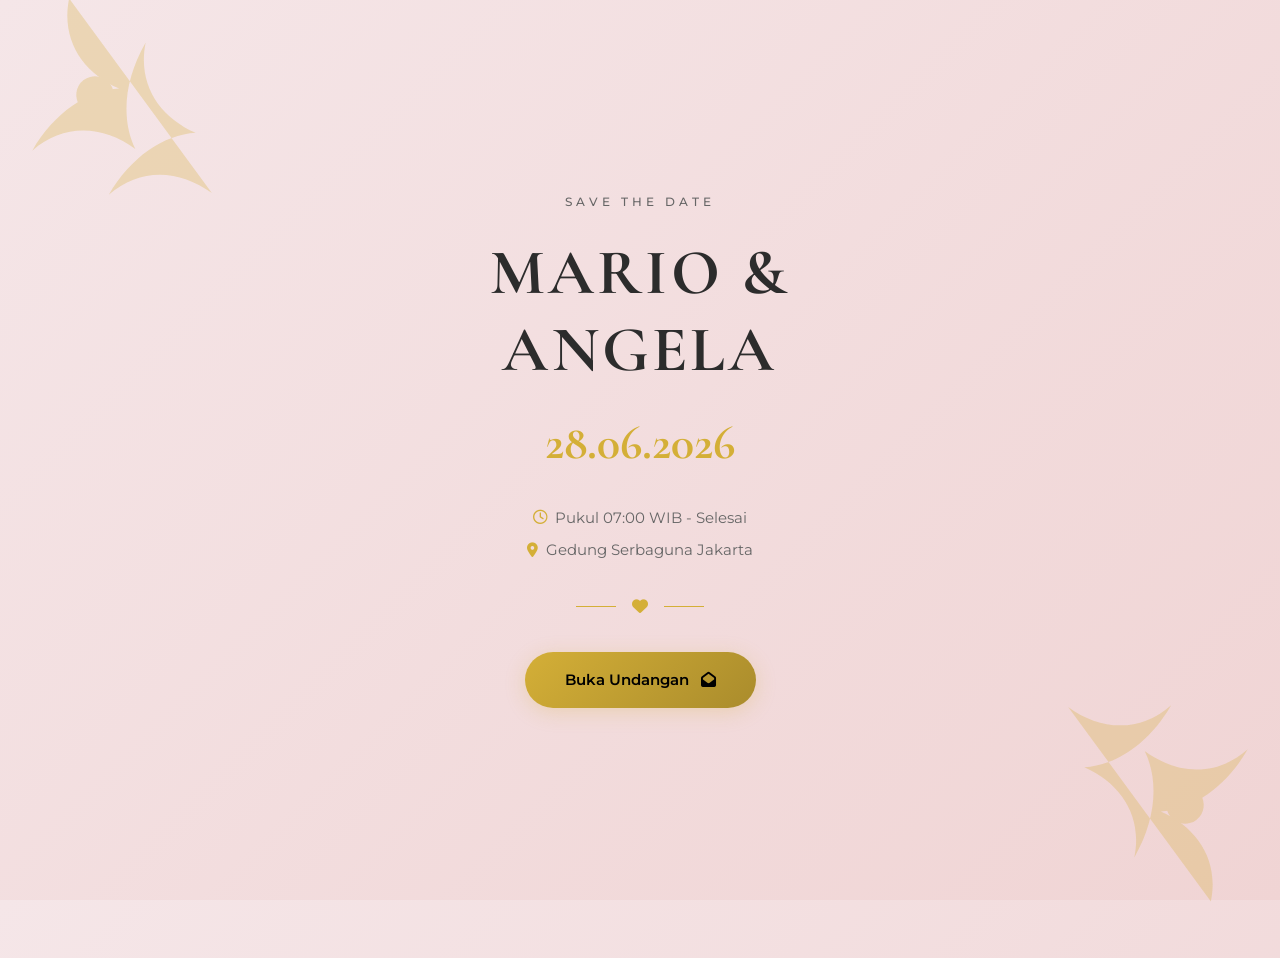
==== index.html @ e8b64705 "Add files via upload" ====
<!doctype html>
<html lang="id">
  <head>
    <meta charset="UTF-8" />
    <meta name="viewport" content="width=device-width, initial-scale=1.0" />
    <title>The Wedding of Mario & Angela</title>
    <link rel="preconnect" href="https://fonts.googleapis.com" />
    <link rel="preconnect" href="https://fonts.gstatic.com" crossorigin />
    <link href="https://fonts.googleapis.com/css2?family=Cormorant+Garamond:ital,wght@0,400;0,500;0,600;0,700;1,400;1,500&family=Montserrat:wght@300;400;500;600&display=swap" rel="stylesheet" />
    <link rel="stylesheet" href="https://cdnjs.cloudflare.com/ajax/libs/font-awesome/6.5.1/css/all.min.css" />
    <link rel="stylesheet" href="style.css" />
  </head>
  <body class="cover-page">
    <!-- Flower Decorations -->
    <div class="flower-decor flower-top-left"></div>
    <div class="flower-decor flower-bottom-right"></div>

    <!-- Main Content -->
    <main class="cover-container">
      <div class="cover-content">
        <p class="cover-save-date">SAVE THE DATE</p>

        <h1 class="cover-names">MARIO & ANGELA</h1>

        <p class="cover-date">28.06.2026</p>

        <div class="cover-details">
          <p class="cover-time">
            <i class="fa-regular fa-clock"></i>
            Pukul 07:00 WIB - Selesai
          </p>
          <p class="cover-location">
            <i class="fa-solid fa-location-dot"></i>
            Gedung Serbaguna Jakarta
          </p>
        </div>

        <div class="cover-divider">
          <span class="divider-line"></span>
          <span class="divider-icon"><i class="fa-solid fa-heart"></i></span>
          <span class="divider-line"></span>
        </div>

        <a href="dashboard.html" class="btn-open-invitation">
          <span class="btn-text">Buka Undangan</span>
          <span class="btn-icon"><i class="fa-solid fa-envelope-open"></i></span>
        </a>
      </div>
    </main>

    <script src="script.js"></script>
  </body>
</html>
---- style.css ----
/* ========================================
   CSS VARIABLES
======================================== */
:root {
  --gold: #d4af37;
  --gold-light: #f4e4ba;
  --gold-dark: #aa8c2c;
  --gold-glow: rgba(212, 175, 55, 0.3);

  --blush: #f5e6e8;
  --blush-dark: #f0d4d4;
  --cream: #f9f6f0;
  --cream-dark: #f0ebe0;

  --white: #ffffff;
  --charcoal: #2c2c2c;
  --gray: #666666;
  --gray-light: #999999;
  --dark: #1a1a1a;

  --shadow-soft: 0 4px 20px rgba(0, 0, 0, 0.08);
  --shadow-medium: 0 8px 30px rgba(0, 0, 0, 0.12);
  --shadow-gold: 0 4px 20px rgba(212, 175, 55, 0.25);

  --radius-sm: 8px;
  --radius-md: 12px;
  --radius-lg: 16px;
  --radius-xl: 24px;

  --transition-fast: 0.2s ease;
  --transition-normal: 0.3s ease;
  --transition-slow: 0.5s ease;
}

/* ========================================
   RESET & BASE STYLES
======================================== */
*,
*::before,
*::after {
  margin: 0;
  padding: 0;
  box-sizing: border-box;
}

html {
  scroll-behavior: smooth;
}

body {
  font-family: "Montserrat", sans-serif;
  font-weight: 400;
  line-height: 1.6;
  color: var(--charcoal);
  background-color: var(--white);
  overflow-x: hidden;
}

h1,
h2,
h3,
h4,
h5,
h6 {
  font-family: "Cormorant Garamond", serif;
  font-weight: 600;
  line-height: 1.2;
}

img {
  max-width: 100%;
  height: auto;
  display: block;
}

a {
  text-decoration: none;
  color: inherit;
  transition: var(--transition-normal);
}

button {
  font-family: inherit;
  cursor: pointer;
  border: none;
  background: none;
}

input,
textarea,
select {
  font-family: inherit;
  font-size: inherit;
}

/* ========================================
   COVER PAGE (INDEX.HTML)
======================================== */
.cover-page {
  min-height: 100vh;
  display: flex;
  align-items: center;
  justify-content: center;
  background: linear-gradient(135deg, var(--blush) 0%, var(--blush-dark) 100%);
  position: relative;
  overflow: hidden;
}

/* Flower Decorations SVG */
.flower-decor {
  position: absolute;
  width: 250px;
  height: 250px;
  background-size: contain;
  background-repeat: no-repeat;
  opacity: 0.7;
  pointer-events: none;
  z-index: 1;
}

.flower-top-left {
  top: -30px;
  left: -30px;
  background-image: url("data:image/svg+xml,%3Csvg xmlns='http://www.w3.org/2000/svg' viewBox='0 0 200 200'%3E%3Cg fill='%23D4AF37' opacity='0.4'%3E%3Cpath d='M100 20c-15 30-5 60 20 80-25-5-55 5-80 30 30-15 60-5 80 20-5-25 5-55 30-80-15 30-5 60 20 80-25-5-55 5-80 30 30-15 60-5 80 20'/%3E%3Ccircle cx='100' cy='100' r='15'/%3E%3C/g%3E%3C/svg%3E");
  transform: rotate(-15deg);
}

.flower-bottom-right {
  bottom: -30px;
  right: -30px;
  background-image: url("data:image/svg+xml,%3Csvg xmlns='http://www.w3.org/2000/svg' viewBox='0 0 200 200'%3E%3Cg fill='%23D4AF37' opacity='0.4'%3E%3Cpath d='M100 20c-15 30-5 60 20 80-25-5-55 5-80 30 30-15 60-5 80 20-5-25 5-55 30-80-15 30-5 60 20 80-25-5-55 5-80 30 30-15 60-5 80 20'/%3E%3Ccircle cx='100' cy='100' r='15'/%3E%3C/g%3E%3C/svg%3E");
  transform: rotate(165deg);
}

.cover-container {
  position: relative;
  z-index: 10;
  text-align: center;
  padding: 2rem;
  width: 100%;
  max-width: 500px;
  margin: auto;
}

.cover-content {
  padding: 3rem 2.5rem;
  animation: fadeSlideUp 1s ease-out forwards;
}

@keyframes fadeSlideUp {
  from {
    opacity: 0;
    transform: translateY(40px);
  }
  to {
    opacity: 1;
    transform: translateY(0);
  }
}

.cover-save-date {
  font-size: 12px;
  letter-spacing: 4px;
  text-transform: uppercase;
  color: var(--gray);
  margin-bottom: 1.5rem;
  font-weight: 500;
}

.cover-names {
  font-size: clamp(2.5rem, 8vw, 4rem);
  font-weight: 700;
  color: var(--charcoal);
  margin-bottom: 1rem;
  letter-spacing: 0.05em;
}

.cover-date {
  font-family: "Cormorant Garamond", serif;
  font-size: clamp(2rem, 6vw, 3rem);
  font-weight: 700;
  color: var(--gold);
  margin-bottom: 1.5rem;
}

.cover-details {
  margin-bottom: 2rem;
}

.cover-time,
.cover-location {
  font-size: 0.95rem;
  color: var(--gray);
  margin-bottom: 0.5rem;
  display: flex;
  align-items: center;
  justify-content: center;
  gap: 0.5rem;
}

.cover-time i,
.cover-location i {
  color: var(--gold);
  font-size: 0.9rem;
}

.cover-divider {
  display: flex;
  align-items: center;
  justify-content: center;
  gap: 1rem;
  margin-bottom: 2rem;
}

.divider-line {
  width: 40px;
  height: 1px;
  background: var(--gold);
}

.divider-icon {
  color: var(--gold);
  font-size: 1rem;
}

.btn-open-invitation {
  display: inline-flex;
  align-items: center;
  gap: 0.75rem;
  padding: 1rem 2.5rem;
  background: linear-gradient(135deg, var(--gold) 0%, var(--gold-dark) 100%);
  color: #000;
  font-size: 0.95rem;
  font-weight: 600;
  border-radius: 50px;
  box-shadow: var(--shadow-gold);
  transition: all var(--transition-normal);
  position: relative;
  overflow: hidden;
}

.btn-open-invitation::before {
  content: "";
  position: absolute;
  top: 0;
  left: -100%;
  width: 100%;
  height: 100%;
  background: linear-gradient(90deg, transparent, rgba(255, 255, 255, 0.4), transparent);
  transition: left 0.5s ease;
}

.btn-open-invitation:hover::before {
  left: 100%;
}

.btn-open-invitation:hover {
  transform: translateY(-3px);
  box-shadow: 0 8px 25px rgba(212, 175, 55, 0.4);
}

/* ========================================
   DASHBOARD PAGE
======================================== */
.dashboard-page {
  overflow: hidden;
}

.split-container {
  height: 100vh;
  display: flex;
  width: 100%;
  overflow: hidden;
}

/* ========================================
   SLIDESHOW PANEL (LEFT SIDE)
======================================== */
.slideshow-panel {
  width: 50%;
  height: 100vh;
  position: relative;
  flex-shrink: 0;
  background: var(--dark);
  overflow: hidden;
}

.slideshow-container {
  width: 100%;
  height: 100%;
  position: relative;
}

.slide {
  position: absolute;
  inset: 0;
  opacity: 0;
  transition: opacity 1s ease;
}

.slide.active {
  opacity: 1;
}

.slide img {
  width: 100%;
  height: 100%;
  object-fit: cover;
  object-position: center;
  animation: kenBurns 12s ease-in-out infinite alternate;
}

@keyframes kenBurns {
  0% {
    transform: scale(1);
  }
  100% {
    transform: scale(1.1);
  }
}

.slideshow-overlay {
  position: absolute;
  inset: 0;
  background: linear-gradient(to top, rgba(0, 0, 0, 0.7) 0%, transparent 50%);
  z-index: 2;
}

.slide-nav {
  position: absolute;
  top: 50%;
  transform: translateY(-50%);
  width: 45px;
  height: 45px;
  background: rgba(255, 255, 255, 0.1);
  backdrop-filter: blur(10px);
  border: 1px solid rgba(212, 175, 55, 0.3);
  border-radius: 50%;
  color: var(--white);
  font-size: 0.85rem;
  display: flex;
  align-items: center;
  justify-content: center;
  transition: all var(--transition-normal);
  z-index: 10;
}

.slide-nav:hover {
  background: rgba(212, 175, 55, 0.2);
  border-color: var(--gold);
}

.slide-prev {
  left: 1.5rem;
}
.slide-next {
  right: 1.5rem;
}

.slide-dots {
  position: absolute;
  bottom: 7rem;
  left: 50%;
  transform: translateX(-50%);
  display: flex;
  gap: 0.6rem;
  z-index: 10;
}

.slide-dot {
  width: 8px;
  height: 8px;
  background: rgba(255, 255, 255, 0.3);
  border-radius: 50%;
  cursor: pointer;
  transition: all var(--transition-normal);
  border: none;
}

.slide-dot.active {
  background: var(--gold);
  transform: scale(1.3);
}

.slide-counter {
  position: absolute;
  top: 1.5rem;
  right: 1.5rem;
  font-family: "Cormorant Garamond", serif;
  font-size: 0.95rem;
  color: var(--white);
  background: rgba(0, 0, 0, 0.4);
  backdrop-filter: blur(10px);
  padding: 0.5rem 1rem;
  border-radius: var(--radius-sm);
  border: 1px solid rgba(212, 175, 55, 0.2);
  z-index: 10;
}

.slide-counter .current {
  color: var(--gold);
  font-weight: 600;
}

.slideshow-info {
  position: absolute;
  bottom: 0;
  left: 0;
  width: 100%;
  padding: 4rem 2rem 2rem;
  background: linear-gradient(to top, rgba(0, 0, 0, 0.9) 0%, transparent 100%);
  z-index: 5;
  text-align: center;
}

.slideshow-info .info-names {
  font-family: "Cormorant Garamond", serif;
  font-size: clamp(1.75rem, 3.5vw, 2.5rem);
  font-weight: 700;
  margin-bottom: 0.5rem;
  color: var(--white);
}

.slideshow-info .info-date {
  font-size: 0.95rem;
  letter-spacing: 0.1em;
  color: var(--gold-light);
}

/* ========================================
   CONTENT PANEL (RIGHT SIDE) - WITH PATTERN
======================================== */
.content-panel {
  width: 50%;
  height: 100vh;
  background-color: var(--cream);
  overflow-y: auto;
  overflow-x: hidden;
  scroll-behavior: smooth;
  display: flex;
  flex-direction: column;
  position: relative;
}

/* FLOWER PATTERN BACKGROUND */
.content-panel::before {
  content: "";
  position: fixed;
  inset: 0;
  background-image: url("data:image/svg+xml,%3Csvg xmlns='http://www.w3.org/2000/svg' width='60' height='60' viewBox='0 0 60 60'%3E%3Ccircle cx='30' cy='30' r='8' fill='%23D4AF37' fill-opacity='0.04'/%3E%3Ccircle cx='30' cy='30' r='15' fill='none' stroke='%23D4AF37' stroke-opacity='0.04' stroke-width='0.5'/%3E%3Ccircle cx='30' cy='30' r='22' fill='none' stroke='%23D4AF37' stroke-opacity='0.02' stroke-width='0.3'/%3E%3C/svg%3E");
  background-repeat: repeat;
  pointer-events: none;
  z-index: 0;
}

.section {
  padding: 4rem 2.5rem;
  flex-shrink: 0;
  display: flex;
  flex-direction: column;
  justify-content: center;
  position: relative;
  z-index: 1;
}

.section-inner {
  max-width: 560px;
  margin: 0 auto;
  width: 100%;
}

.section-title {
  font-size: clamp(1.75rem, 4vw, 2.25rem);
  text-align: center;
  margin-bottom: 2.5rem;
  color: var(--charcoal);
  position: relative;
}

.section-title::after {
  content: "";
  display: block;
  width: 50px;
  height: 2px;
  background: linear-gradient(to right, transparent, var(--gold), transparent);
  margin: 0.75rem auto 0;
}

/* ========================================
   HOME SECTION
======================================== */
.section-home {
  text-align: center;
}

.home-bismillah {
  font-family: "Cormorant Garamond", serif;
  font-size: 1.5rem;
  color: var(--gold-dark);
  margin-bottom: 1rem;
  font-style: italic;
}

.home-salam {
  font-size: 1rem;
  color: var(--gray);
  margin-bottom: 1.5rem;
  font-weight: 500;
}

.home-intro {
  margin-bottom: 2rem;
}

.home-intro p {
  font-size: 0.95rem;
  color: var(--gray);
  line-height: 1.8;
}

.home-couple {
  margin-bottom: 2.5rem;
}

.couple-name-item {
  display: flex;
  align-items: center;
  justify-content: center;
  gap: 0.75rem;
  margin-bottom: 0.75rem;
}

.flower-icon {
  color: var(--gold);
  font-size: 0.9rem;
}

.name-text {
  font-family: "Cormorant Garamond", serif;
  font-size: 1.5rem;
  font-weight: 600;
  color: var(--charcoal);
}

.couple-ampersand {
  font-family: "Cormorant Garamond", serif;
  font-size: 1.5rem;
  color: var(--gold);
  font-style: italic;
  margin: 0.5rem 0;
}

/* Countdown */
.home-countdown {
  display: flex;
  justify-content: center;
  gap: 0.75rem;
  margin-bottom: 2rem;
  flex-wrap: wrap;
}

.countdown-item {
  display: flex;
  flex-direction: column;
  align-items: center;
  background: var(--white);
  padding: 1.25rem 1rem;
  border-radius: var(--radius-md);
  box-shadow: var(--shadow-soft);
  min-width: 70px;
  border: 1px solid rgba(212, 175, 55, 0.2);
}

.countdown-value {
  font-family: "Cormorant Garamond", serif;
  font-size: 2rem;
  font-weight: 700;
  color: var(--gold-dark);
  line-height: 1;
}

.countdown-label {
  font-size: 0.65rem;
  color: var(--gray-light);
  text-transform: uppercase;
  letter-spacing: 0.1em;
  margin-top: 0.35rem;
}

.home-restu {
  margin-bottom: 2rem;
}

.restu-text {
  font-size: 1.1rem;
  color: var(--charcoal);
  font-weight: 500;
}

.home-verse {
  background: var(--white);
  padding: 1.75rem 2rem;
  border-radius: var(--radius-md);
  box-shadow: var(--shadow-soft);
  border: 1px solid rgba(212, 175, 55, 0.15);
}

.home-verse blockquote p {
  font-style: italic;
  color: var(--gray);
  line-height: 1.8;
  font-size: 0.9rem;
}

.home-verse cite {
  display: block;
  margin-top: 1rem;
  font-style: normal;
  color: var(--gold-dark);
  font-weight: 600;
  font-size: 0.85rem;
}

/* ========================================
   COUPLE SECTION - VERTICAL LAYOUT
======================================== */
.section-couple {
  text-align: center;
}

.couple-vertical {
  margin-bottom: 2rem;
}

.couple-vertical .couple-name {
  font-size: 1.4rem;
  font-weight: 700;
  color: var(--charcoal);
  margin-bottom: 0.75rem;
  letter-spacing: 0.05em;
}

.couple-vertical .couple-parents {
  font-size: 0.9rem;
  color: var(--gray);
  margin-bottom: 0.35rem;
}

.couple-vertical .couple-parents .ampersand {
  color: var(--gold);
  font-family: "Cormorant Garamond", serif;
  font-style: italic;
  font-weight: 600;
}

.couple-vertical .couple-sibling {
  font-size: 0.8rem;
  color: var(--gray-light);
  margin-bottom: 1.25rem;
}

.couple-photo-wrapper {
  display: flex;
  justify-content: center;
}

.couple-photo {
  width: 130px;
  height: 130px;
  border-radius: 50%;
  overflow: hidden;
  border: 4px solid var(--gold);
  outline: 2px solid var(--gold-light);
  outline-offset: 4px;
  box-shadow: 0 5px 20px rgba(212, 175, 55, 0.25);
}

.couple-photo img {
  width: 100%;
  height: 100%;
  object-fit: cover;
}

.couple-divider {
  color: var(--gold);
  font-size: 1.25rem;
  margin: 1.5rem 0;
  opacity: 0.6;
}

/* ========================================
   EVENTS SECTION
======================================== */
.section-events {
  background: transparent;
}

.events-grid {
  display: grid;
  grid-template-columns: 1fr 1fr;
  gap: 1.5rem;
}

.event-card {
  background: var(--white);
  padding: 2rem 1.5rem;
  border-radius: var(--radius-md);
  box-shadow: var(--shadow-soft);
  text-align: center;
  transition: all var(--transition-normal);
  border: 1px solid rgba(212, 175, 55, 0.15);
}

.event-card:hover {
  transform: translateY(-3px);
  box-shadow: var(--shadow-medium);
}

.event-icon {
  width: 60px;
  height: 60px;
  margin: 0 auto 1rem;
  background: linear-gradient(135deg, var(--gold) 0%, var(--gold-dark) 100%);
  border-radius: 50%;
  display: flex;
  align-items: center;
  justify-content: center;
  color: var(--white);
  font-size: 1.35rem;
  box-shadow: 0 0 15px var(--gold-glow);
}

.event-name {
  font-size: 1.25rem;
  color: var(--charcoal);
  margin-bottom: 1rem;
}

.event-detail {
  margin-bottom: 1rem;
}

.event-detail p {
  font-size: 0.85rem;
  color: var(--gray);
  margin-bottom: 0.4rem;
  display: flex;
  align-items: center;
  justify-content: center;
  gap: 0.4rem;
}

.event-detail .event-date {
  font-weight: 600;
  color: var(--charcoal);
  font-size: 0.95rem;
}

.event-detail i {
  color: var(--gold);
  font-size: 0.8rem;
  width: 14px;
}

.event-dress {
  font-size: 0.75rem;
  color: var(--gold-dark);
  background: rgba(212, 175, 55, 0.1);
  padding: 0.5rem 1rem;
  border-radius: 50px;
  margin-bottom: 1rem;
  display: inline-flex;
  align-items: center;
  gap: 0.4rem;
}

/* ========================================
   GALLERY SECTION - MASONRY LAYOUT
======================================== */
.section-gallery {
  background: transparent;
}

.gallery-masonry {
  column-count: 3;
  column-gap: 1rem;
}

.gallery-item {
  break-inside: avoid;
  margin-bottom: 1rem;
  position: relative;
  border-radius: var(--radius-md);
  overflow: hidden;
  cursor: pointer;
  box-shadow: var(--shadow-soft);
}

.gallery-item img {
  width: 100%;
  height: auto;
  display: block;
  border-radius: var(--radius-md);
  transition: all var(--transition-slow);
}

.gallery-item::before {
  content: "";
  position: absolute;
  inset: 0;
  background: rgba(0, 0, 0, 0);
  z-index: 1;
  transition: background var(--transition-normal);
  border-radius: var(--radius-md);
}

.gallery-item:hover {
  transform: scale(1.02);
  box-shadow: var(--shadow-medium);
}

.gallery-item:hover::before {
  background: rgba(0, 0, 0, 0.15);
}

.gallery-item:hover img {
  filter: brightness(1.05);
}

.gallery-item::after {
  content: "\f00e";
  font-family: "Font Awesome 6 Free";
  font-weight: 900;
  position: absolute;
  top: 50%;
  left: 50%;
  transform: translate(-50%, -50%) scale(0);
  color: var(--white);
  font-size: 1.25rem;
  z-index: 2;
  transition: transform var(--transition-normal);
}

.gallery-item:hover::after {
  transform: translate(-50%, -50%) scale(1);
}

/* ========================================
   RSVP SECTION
======================================== */
.section-rsvp {
  background: transparent;
}

.rsvp-form {
  background: var(--white);
  padding: 2rem;
  border-radius: var(--radius-md);
  box-shadow: var(--shadow-soft);
  margin-bottom: 2rem;
  border: 1px solid rgba(212, 175, 55, 0.15);
}

.form-group {
  margin-bottom: 1.5rem;
  position: relative;
}

.form-group label {
  position: absolute;
  left: 1rem;
  top: 1rem;
  font-size: 0.9rem;
  color: var(--gray-light);
  transition: all var(--transition-normal);
  pointer-events: none;
  padding: 0 0.5rem;
}

.form-group input,
.form-group select,
.form-group textarea {
  width: 100%;
  padding: 1rem;
  border: 2px solid #e0e0e0;
  border-radius: var(--radius-sm);
  font-size: 0.95rem;
  color: var(--charcoal);
  background: var(--white);
  transition: all var(--transition-normal);
}

.form-group input:focus,
.form-group select:focus,
.form-group textarea:focus {
  outline: none;
  border-color: var(--gold);
  box-shadow: 0 0 0 3px rgba(212, 175, 55, 0.1);
}

.form-group input:focus + label,
.form-group input:not(:placeholder-shown) + label,
.form-group textarea:focus + label,
.form-group textarea:not(:placeholder-shown) + label,
.form-group select:focus + label,
.form-group select:valid + label {
  top: -0.6rem;
  left: 0.75rem;
  font-size: 0.75rem;
  color: var(--gold-dark);
  background: var(--white);
}

.form-group textarea {
  resize: vertical;
  min-height: 100px;
}

.btn-whatsapp {
  width: 100%;
  padding: 1rem;
  background: linear-gradient(135deg, #25d366 0%, #128c7e 100%);
  color: var(--white);
  font-size: 0.95rem;
  font-weight: 600;
  border-radius: var(--radius-sm);
  box-shadow: 0 4px 15px rgba(37, 211, 102, 0.3);
  transition: all var(--transition-normal);
  display: flex;
  align-items: center;
  justify-content: center;
  gap: 0.5rem;
  border: none;
  cursor: pointer;
}

.btn-whatsapp:hover {
  transform: translateY(-2px);
  box-shadow: 0 6px 20px rgba(37, 211, 102, 0.4);
}

/* Wishes */
.wishes-container {
  background: var(--white);
  padding: 1.5rem;
  border-radius: var(--radius-md);
  box-shadow: var(--shadow-soft);
  border: 1px solid rgba(212, 175, 55, 0.15);
}

.wishes-title {
  font-size: 1rem;
  color: var(--charcoal);
  margin-bottom: 1rem;
  padding-bottom: 0.75rem;
  border-bottom: 2px solid var(--cream);
}

.wishes-list {
  max-height: 350px;
  overflow-y: auto;
}

.wish-item {
  padding: 1rem;
  background: var(--cream);
  border-radius: var(--radius-sm);
  margin-bottom: 0.75rem;
  border-left: 3px solid var(--gold);
}

.wish-header {
  display: flex;
  justify-content: space-between;
  align-items: center;
  margin-bottom: 0.5rem;
}

.wish-avatar {
  display: flex;
  align-items: center;
  gap: 0.5rem;
}

.wish-avatar-icon {
  width: 32px;
  height: 32px;
  background: linear-gradient(135deg, var(--gold) 0%, var(--gold-dark) 100%);
  border-radius: 50%;
  display: flex;
  align-items: center;
  justify-content: center;
  color: var(--white);
  font-size: 0.75rem;
  font-weight: 600;
}

.wish-name {
  font-weight: 600;
  color: var(--charcoal);
  font-size: 0.85rem;
}

.wish-time {
  font-size: 0.65rem;
  color: var(--gray-light);
}

.wish-attendance {
  font-size: 0.65rem;
  padding: 0.2rem 0.6rem;
  border-radius: 50px;
  font-weight: 500;
}

.wish-attendance.hadir {
  background: #d4edda;
  color: #155724;
}
.wish-attendance.tidak-hadir {
  background: #f8d7da;
  color: #721c24;
}
.wish-attendance.masih-ragu {
  background: #fff3cd;
  color: #856404;
}

.wish-message {
  font-size: 0.85rem;
  color: var(--gray);
  line-height: 1.6;
}

/* ========================================
   LOCATION SECTION
======================================== */
.section-location {
  background: transparent;
}

.location-card {
  background: var(--white);
  border-radius: var(--radius-md);
  border: 1px solid rgba(212, 175, 55, 0.2);
  padding: 1.75rem;
  box-shadow: var(--shadow-soft);
}

.location-address {
  margin-bottom: 1.25rem;
}

.location-address h3 {
  font-size: 1.1rem;
  color: var(--charcoal);
  margin-bottom: 0.5rem;
  display: flex;
  align-items: center;
  gap: 0.5rem;
}

.location-address h3 i {
  color: var(--gold);
}
.location-address p {
  color: var(--gray);
  line-height: 1.8;
  font-size: 0.9rem;
}

.location-info {
  display: flex;
  flex-wrap: wrap;
  gap: 0.75rem;
  margin-bottom: 1.25rem;
}

.info-item {
  display: flex;
  align-items: center;
  gap: 0.4rem;
  font-size: 0.8rem;
  color: var(--gray);
  background: var(--cream);
  padding: 0.5rem 0.75rem;
  border-radius: var(--radius-sm);
}

.info-item i {
  color: var(--gold);
}

.location-map {
  margin-bottom: 1.25rem;
  border-radius: var(--radius-md);
  overflow: hidden;
}

.btn-primary {
  display: inline-flex;
  align-items: center;
  justify-content: center;
  gap: 0.5rem;
  padding: 1rem 2rem;
  background: linear-gradient(135deg, var(--gold) 0%, var(--gold-dark) 100%);
  color: #000;
  font-size: 0.9rem;
  font-weight: 600;
  border-radius: var(--radius-sm);
  box-shadow: var(--shadow-gold);
  transition: all var(--transition-normal);
  border: none;
  cursor: pointer;
}

.btn-primary:hover {
  transform: translateY(-2px);
  box-shadow: 0 8px 20px rgba(212, 175, 55, 0.4);
}

.btn-full {
  width: 100%;
}

.btn-secondary {
  display: inline-flex;
  align-items: center;
  justify-content: center;
  gap: 0.4rem;
  padding: 0.65rem 1.25rem;
  background: transparent;
  color: var(--gold-dark);
  font-size: 0.8rem;
  font-weight: 500;
  border: 2px solid var(--gold);
  border-radius: var(--radius-sm);
  transition: all var(--transition-normal);
  cursor: pointer;
}

.btn-secondary:hover {
  background: var(--gold);
  color: var(--white);
}

/* ========================================
   FOOTER
======================================== */
.dashboard-footer {
  background: linear-gradient(135deg, var(--dark) 0%, #2a2a2a 100%);
  padding: 3rem 2rem 7rem 2rem;
  text-align: center;
  color: var(--white);
}

.footer-thanks {
  font-size: 0.95rem;
  color: rgba(255, 255, 255, 0.8);
  margin-bottom: 0.5rem;
}

.footer-names {
  font-family: "Cormorant Garamond", serif;
  font-size: 1.5rem;
  color: var(--gold);
  margin-bottom: 0.5rem;
}

.footer-year {
  font-size: 0.85rem;
  color: var(--gray-light);
}

/* ========================================
   MUSIC PLAYER
======================================== */
.music-player {
  position: fixed;
  bottom: 6rem;
  left: 1rem;
  z-index: 1000;
}

.music-btn {
  width: 52px;
  height: 52px;
  background: linear-gradient(135deg, var(--dark) 0%, #000 100%);
  border-radius: 50%;
  display: flex;
  align-items: center;
  justify-content: center;
  color: var(--white);
  box-shadow: 0 4px 15px rgba(0, 0, 0, 0.4);
  transition: all var(--transition-normal);
  position: relative;
  overflow: hidden;
  border: 2px solid rgba(212, 175, 55, 0.3);
}

.vinyl-disc {
  position: absolute;
  inset: 4px;
  border-radius: 50%;
  background: linear-gradient(135deg, #1a1a1a 0%, #333 100%);
  display: flex;
  align-items: center;
  justify-content: center;
  transition: transform 2s linear;
}

.vinyl-groove {
  position: absolute;
  inset: 8px;
  border-radius: 50%;
  border: 1px solid rgba(255, 255, 255, 0.1);
}

.vinyl-center {
  width: 12px;
  height: 12px;
  background: var(--gold);
  border-radius: 50%;
  box-shadow: 0 0 8px var(--gold-glow);
}

.music-icon {
  position: relative;
  z-index: 2;
  color: var(--gold);
  font-size: 0.9rem;
}

.music-btn.playing .vinyl-disc {
  animation: spin 2s linear infinite;
}

@keyframes spin {
  from {
    transform: rotate(0deg);
  }
  to {
    transform: rotate(360deg);
  }
}

.music-btn:hover {
  transform: scale(1.1);
  border-color: var(--gold);
}

/* ========================================
   LIGHTBOX
======================================== */
.lightbox {
  position: fixed;
  inset: 0;
  background: rgba(0, 0, 0, 0.95);
  z-index: 2000;
  display: flex;
  align-items: center;
  justify-content: center;
  opacity: 0;
  visibility: hidden;
  transition: all var(--transition-normal);
}

.lightbox.active {
  opacity: 1;
  visibility: visible;
}

.lightbox-close {
  position: absolute;
  top: 1.5rem;
  right: 1.5rem;
  width: 45px;
  height: 45px;
  background: rgba(255, 255, 255, 0.1);
  border-radius: 50%;
  color: var(--white);
  font-size: 1.1rem;
  display: flex;
  align-items: center;
  justify-content: center;
  transition: all var(--transition-normal);
  border: 1px solid rgba(212, 175, 55, 0.3);
}

.lightbox-close:hover {
  background: rgba(212, 175, 55, 0.3);
  transform: rotate(90deg);
}

.lightbox-nav {
  position: absolute;
  top: 50%;
  transform: translateY(-50%);
  width: 45px;
  height: 45px;
  background: rgba(255, 255, 255, 0.1);
  border-radius: 50%;
  color: var(--white);
  font-size: 0.9rem;
  display: flex;
  align-items: center;
  justify-content: center;
  transition: all var(--transition-normal);
  border: 1px solid rgba(212, 175, 55, 0.3);
}

.lightbox-nav:hover {
  background: rgba(212, 175, 55, 0.3);
}
.lightbox-prev {
  left: 1.5rem;
}
.lightbox-next {
  right: 1.5rem;
}

.lightbox img {
  max-width: 85%;
  max-height: 85vh;
  border-radius: var(--radius-md);
  box-shadow: 0 10px 40px rgba(0, 0, 0, 0.5);
  transform: scale(0.9);
  transition: transform var(--transition-normal);
}

.lightbox.active img {
  transform: scale(1);
}

/* ========================================
   BOTTOM NAVIGATION
======================================== */
.bottom-nav {
  position: fixed;
  bottom: 1.25rem;
  left: 50%;
  transform: translateX(-50%);
  width: 90%;
  max-width: 450px;
  background: rgba(0, 0, 0, 0.85);
  backdrop-filter: blur(20px);
  -webkit-backdrop-filter: blur(20px);
  border: 1px solid rgba(212, 175, 55, 0.3);
  border-radius: 50px;
  padding: 0.4rem;
  display: flex;
  justify-content: space-around;
  align-items: center;
  box-shadow: 0 8px 30px rgba(0, 0, 0, 0.3);
  z-index: 1000;
}

.nav-item {
  display: flex;
  flex-direction: column;
  align-items: center;
  padding: 0.5rem 0.9rem;
  color: rgba(255, 255, 255, 0.6);
  font-size: 0.6rem;
  font-weight: 500;
  border-radius: 25px;
  transition: all 0.3s ease;
  text-decoration: none;
  position: relative;
}

.nav-item i {
  font-size: 1.05rem;
  margin-bottom: 0.15rem;
}

.nav-item:hover {
  color: var(--gold);
}

.nav-item::before {
  content: "";
  position: absolute;
  top: 0;
  left: 50%;
  transform: translateX(-50%) scaleX(0);
  width: 25px;
  height: 2px;
  background: var(--gold);
  transition: transform var(--transition-normal);
}

.nav-item.active {
  background: rgba(212, 175, 55, 0.2);
  color: var(--gold);
}

.nav-item.active::before {
  transform: translateX(-50%) scaleX(1);
}

/* ========================================
   SCROLL REVEAL ANIMATIONS
======================================== */
.reveal {
  opacity: 0;
  transform: translateY(30px);
  transition: all 0.7s cubic-bezier(0.5, 0, 0, 1);
}

.reveal.active {
  opacity: 1;
  transform: translateY(0);
}

.reveal-delay-1 {
  transition-delay: 0.1s;
}
.reveal-delay-2 {
  transition-delay: 0.2s;
}
.reveal-delay-3 {
  transition-delay: 0.3s;
}
.reveal-delay-4 {
  transition-delay: 0.4s;
}
.reveal-delay-5 {
  transition-delay: 0.5s;
}

/* ========================================
   COUNTDOWN FINISHED
======================================== */
.countdown-finished {
  text-align: center;
  padding: 1.25rem;
  background: linear-gradient(135deg, var(--gold) 0%, var(--gold-dark) 100%);
  border-radius: var(--radius-md);
  color: #000;
  font-weight: 600;
}

.countdown-finished i {
  display: block;
  font-size: 1.5rem;
  margin-bottom: 0.3rem;
}

/* ========================================
   RESPONSIVE STYLES
======================================== */
@media (max-width: 1024px) {
  .slideshow-panel {
    width: 40%;
  }
  .content-panel {
    width: 60%;
  }
  .section {
    padding: 3rem 2rem;
  }
}

@media (max-width: 768px) {
  .split-container {
    flex-direction: column;
  }
  .slideshow-panel {
    width: 100%;
    height: 40vh;
  }
  .content-panel {
    width: 100%;
  }

  .section {
    padding: 2.5rem 1.25rem;
  }
  .section-title {
    font-size: 1.5rem;
    margin-bottom: 2rem;
  }

  .flower-decor {
    width: 150px;
    height: 150px;
  }

  .home-countdown {
    gap: 0.5rem;
  }
  .countdown-item {
    min-width: 60px;
    padding: 1rem 0.75rem;
  }
  .countdown-value {
    font-size: 1.5rem;
  }

  .events-grid {
    grid-template-columns: 1fr;
    gap: 1rem;
  }

  .gallery-masonry {
    column-count: 2;
  }

  .music-player {
    bottom: 5.5rem;
    left: 0.75rem;
  }
  .music-btn {
    width: 48px;
    height: 48px;
  }

  .bottom-nav {
    bottom: 0.75rem;
    padding: 0.35rem;
  }
  .nav-item {
    padding: 0.4rem 0.7rem;
  }

  .slide-nav {
    width: 38px;
    height: 38px;
    font-size: 0.8rem;
  }
  .slide-prev {
    left: 1rem;
  }
  .slide-next {
    right: 1rem;
  }

  .lightbox-nav {
    width: 38px;
    height: 38px;
  }
  .lightbox-prev {
    left: 1rem;
  }
  .lightbox-next {
    right: 1rem;
  }
}

@media (max-width: 480px) {
  .cover-content {
    padding: 2rem 1.5rem;
  }
  .cover-names {
    font-size: clamp(1.75rem, 10vw, 2.5rem);
  }

  .countdown-item {
    min-width: 55px;
    padding: 0.75rem;
  }
  .countdown-value {
    font-size: 1.25rem;
  }

  .couple-photo {
    width: 110px;
    height: 110px;
  }
}

@media (prefers-reduced-motion: reduce) {
  *,
  *::before,
  *::after {
    animation-duration: 0.01ms !important;
    animation-iteration-count: 1 !important;
    transition-duration: 0.01ms !important;
  }
  html {
    scroll-behavior: auto;
  }
}

/* Scrollbar */
.content-panel::-webkit-scrollbar {
  width: 5px;
}
.content-panel::-webkit-scrollbar-track {
  background: transparent;
}
.content-panel::-webkit-scrollbar-thumb {
  background: var(--gold);
  border-radius: 3px;
}

.wishes-list::-webkit-scrollbar {
  width: 4px;
}
.wishes-list::-webkit-scrollbar-thumb {
  background: var(--gold-light);
  border-radius: 2px;
}
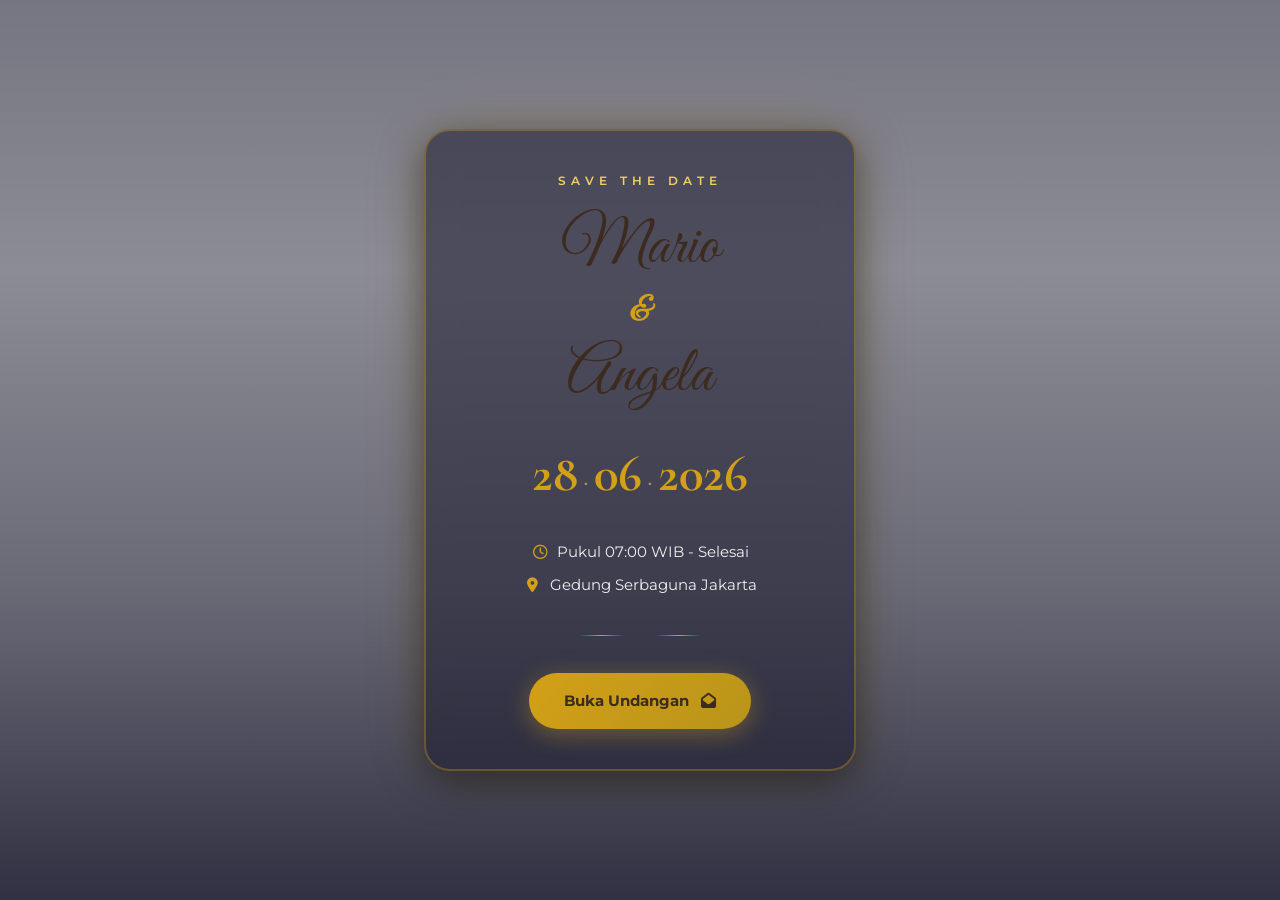
==== commit 4b795e36: "Pesan pembaruan Anda di sini" ====
--- a/index.html
+++ b/index.html
@@ -2,27 +2,42 @@
 <html lang="id">
   <head>
     <meta charset="UTF-8" />
-    <meta name="viewport" content="width=device-width, initial-scale=1.0" />
+    <meta name="viewport" content="width=device-width, initial-scale=1.0, maximum-scale=1.0, user-scalable=yes, viewport-fit=cover" />
     <title>The Wedding of Mario & Angela</title>
     <link rel="preconnect" href="https://fonts.googleapis.com" />
     <link rel="preconnect" href="https://fonts.gstatic.com" crossorigin />
-    <link href="https://fonts.googleapis.com/css2?family=Cormorant+Garamond:ital,wght@0,400;0,500;0,600;0,700;1,400;1,500&family=Montserrat:wght@300;400;500;600&display=swap" rel="stylesheet" />
+    <link href="https://fonts.googleapis.com/css2?family=Great+Vibes&family=Cormorant+Garamond:ital,wght@0,400;0,500;0,600;0,700;1,400&family=Montserrat:wght@300;400;500;600&display=swap" rel="stylesheet" />
     <link rel="stylesheet" href="https://cdnjs.cloudflare.com/ajax/libs/font-awesome/6.5.1/css/all.min.css" />
     <link rel="stylesheet" href="style.css" />
   </head>
   <body class="cover-page">
-    <!-- Flower Decorations -->
-    <div class="flower-decor flower-top-left"></div>
-    <div class="flower-decor flower-bottom-right"></div>
+    <!-- Background Photo -->
+    <div class="cover-bg-photo"></div>
+
+    <!-- Dark Overlay -->
+    <div class="cover-overlay"></div>
+
+    <!-- Particles -->
+    <div class="particles" id="particles"></div>
 
     <!-- Main Content -->
     <main class="cover-container">
-      <div class="cover-content">
-        <p class="cover-save-date">SAVE THE DATE</p>
+      <div class="cover-content glass-card">
+        <p class="cover-subtitle">Save The Date</p>
 
-        <h1 class="cover-names">MARIO & ANGELA</h1>
+        <h1 class="cover-names">
+          <span class="name-script">Mario</span>
+          <span class="name-ampersand">&</span>
+          <span class="name-script">Angela</span>
+        </h1>
 
-        <p class="cover-date">28.06.2026</p>
+        <div class="cover-date">
+          <span class="date-day">28</span>
+          <span class="date-separator">.</span>
+          <span class="date-month">06</span>
+          <span class="date-separator">.</span>
+          <span class="date-year">2026</span>
+        </div>
 
         <div class="cover-details">
           <p class="cover-time">
@@ -37,7 +52,7 @@
 
         <div class="cover-divider">
           <span class="divider-line"></span>
-          <span class="divider-icon"><i class="fa-solid fa-heart"></i></span>
+          <span class="divider-icon"><i class="fa-solid fa-rings-wedding"></i></span>
           <span class="divider-line"></span>
         </div>
 
--- a/style.css
+++ b/style.css
@@ -1,35 +1,40 @@
 /* ========================================
-   CSS VARIABLES
+   CSS VARIABLES - NEW COLOR PALETTE
 ======================================== */
 :root {
-  --gold: #d4af37;
-  --gold-light: #f4e4ba;
-  --gold-dark: #aa8c2c;
-  --gold-glow: rgba(212, 175, 55, 0.3);
-
-  --blush: #f5e6e8;
-  --blush-dark: #f0d4d4;
-  --cream: #f9f6f0;
-  --cream-dark: #f0ebe0;
-
+  --gold: #d4a017;
+  --gold-light: #f5d060;
+  --gold-dark: #b8941a;
+  --gold-glow: rgba(212, 160, 23, 0.35);
+
+  --cream: #fef8ed;
+  --cream-warm: #fdf3e3;
   --white: #ffffff;
-  --charcoal: #2c2c2c;
-  --gray: #666666;
-  --gray-light: #999999;
-  --dark: #1a1a1a;
-
-  --shadow-soft: 0 4px 20px rgba(0, 0, 0, 0.08);
-  --shadow-medium: 0 8px 30px rgba(0, 0, 0, 0.12);
-  --shadow-gold: 0 4px 20px rgba(212, 175, 55, 0.25);
-
-  --radius-sm: 8px;
-  --radius-md: 12px;
-  --radius-lg: 16px;
-  --radius-xl: 24px;
+
+  --dark-text: #3d2b1f;
+  --brown-warm: #5c4033;
+  --gray: #6b5b4f;
+  --gray-light: #9a8b7a;
+
+  --dark-bg: #1a1a2e;
+  --dark-deeper: #0a0a15;
+
+  --shadow-soft: 0 4px 20px rgba(61, 43, 31, 0.1);
+  --shadow-medium: 0 8px 30px rgba(61, 43, 31, 0.15);
+  --shadow-gold: 0 4px 20px rgba(212, 160, 23, 0.3);
+
+  --radius-sm: 10px;
+  --radius-md: 14px;
+  --radius-lg: 18px;
+  --radius-xl: 26px;
 
   --transition-fast: 0.2s ease;
   --transition-normal: 0.3s ease;
   --transition-slow: 0.5s ease;
+
+  --font-script: "Great Vibes", cursive;
+  --font-serif: "Cormorant Garamond", serif;
+  --font-sans: "Montserrat", sans-serif;
 }
 
 /* ========================================
@@ -48,11 +53,18 @@
 }
 
 body {
-  font-family: "Montserrat", sans-serif;
+  font-family: var(--font-sans);
   font-weight: 400;
   line-height: 1.6;
-  color: var(--charcoal);
+  color: var(--dark-text);
   background-color: var(--white);
+  overflow-x: hidden;
+  -webkit-overflow-x: hidden;
+}
+
+html,
+body {
+  max-width: 100vw;
   overflow-x: hidden;
 }
 
@@ -62,7 +74,7 @@
 h4,
 h5,
 h6 {
-  font-family: "Cormorant Garamond", serif;
+  font-family: var(--font-serif);
   font-weight: 600;
   line-height: 1.2;
 }
@@ -93,64 +105,141 @@
   font-size: inherit;
 }
 
+/* Script Font Classes */
+.name-script {
+  font-family: var(--font-script);
+  font-size: clamp(2.2rem, 10vw, 4rem);
+  font-weight: 400;
+}
+
+.name-script-large {
+  font-family: var(--font-script);
+  font-size: clamp(1.8rem, 5vw, 2.5rem);
+  font-weight: 400;
+}
+
+.couple-name-script {
+  font-family: var(--font-script);
+  font-size: clamp(1.8rem, 4vw, 2.3rem);
+  font-weight: 400;
+  color: var(--dark-text);
+}
+
 /* ========================================
    COVER PAGE (INDEX.HTML)
 ======================================== */
 .cover-page {
   min-height: 100vh;
-  display: flex;
-  align-items: center;
-  justify-content: center;
-  background: linear-gradient(135deg, var(--blush) 0%, var(--blush-dark) 100%);
+  min-height: 100dvh;
+  display: flex;
+  align-items: center;
+  justify-content: center;
   position: relative;
   overflow: hidden;
-}
-
-/* Flower Decorations SVG */
-.flower-decor {
+  overflow-x: hidden;
+}
+
+/* Background Photo */
+.cover-bg-photo {
+  position: fixed;
+  inset: 0;
+  z-index: 0;
+  background-image: url("https://images.unsplash.com/photo-1519741497674-611481863552?w=1200&h=800&fit=crop");
+  background-size: cover;
+  background-position: center;
+  background-repeat: no-repeat;
+  animation: kenBurnsCover 20s ease-in-out infinite alternate;
+}
+
+@keyframes kenBurnsCover {
+  0% {
+    transform: scale(1);
+  }
+  100% {
+    transform: scale(1.08);
+  }
+}
+
+/* Dark Overlay */
+.cover-overlay {
+  position: fixed;
+  inset: 0;
+  z-index: 1;
+  background: linear-gradient(to top, rgba(26, 26, 46, 0.9) 0%, rgba(26, 26, 46, 0.65) 35%, rgba(26, 26, 46, 0.5) 70%, rgba(26, 26, 46, 0.6) 100%);
+}
+
+/* Particles */
+.particles {
+  position: fixed;
+  inset: 0;
+  z-index: 2;
+  pointer-events: none;
+  overflow: hidden;
+}
+
+.particle {
   position: absolute;
-  width: 250px;
-  height: 250px;
-  background-size: contain;
-  background-repeat: no-repeat;
-  opacity: 0.7;
-  pointer-events: none;
-  z-index: 1;
-}
-
-.flower-top-left {
-  top: -30px;
-  left: -30px;
-  background-image: url("data:image/svg+xml,%3Csvg xmlns='http://www.w3.org/2000/svg' viewBox='0 0 200 200'%3E%3Cg fill='%23D4AF37' opacity='0.4'%3E%3Cpath d='M100 20c-15 30-5 60 20 80-25-5-55 5-80 30 30-15 60-5 80 20-5-25 5-55 30-80-15 30-5 60 20 80-25-5-55 5-80 30 30-15 60-5 80 20'/%3E%3Ccircle cx='100' cy='100' r='15'/%3E%3C/g%3E%3C/svg%3E");
-  transform: rotate(-15deg);
-}
-
-.flower-bottom-right {
-  bottom: -30px;
-  right: -30px;
-  background-image: url("data:image/svg+xml,%3Csvg xmlns='http://www.w3.org/2000/svg' viewBox='0 0 200 200'%3E%3Cg fill='%23D4AF37' opacity='0.4'%3E%3Cpath d='M100 20c-15 30-5 60 20 80-25-5-55 5-80 30 30-15 60-5 80 20-5-25 5-55 30-80-15 30-5 60 20 80-25-5-55 5-80 30 30-15 60-5 80 20'/%3E%3Ccircle cx='100' cy='100' r='15'/%3E%3C/g%3E%3C/svg%3E");
-  transform: rotate(165deg);
-}
-
+  background: var(--gold);
+  border-radius: 50%;
+  opacity: 0;
+  animation: particleFade 6s ease-in-out infinite;
+  box-shadow:
+    0 0 10px var(--gold),
+    0 0 20px var(--gold-light);
+}
+
+@keyframes particleFade {
+  0%,
+  100% {
+    opacity: 0;
+    transform: scale(0);
+  }
+  20% {
+    opacity: 1;
+    transform: scale(1);
+  }
+  80% {
+    opacity: 1;
+    transform: scale(1);
+  }
+  100% {
+    opacity: 0;
+    transform: scale(0);
+  }
+}
+
+/* Glass Card */
+.glass-card {
+  background: rgba(26, 26, 46, 0.55);
+  backdrop-filter: blur(15px);
+  -webkit-backdrop-filter: blur(15px);
+  border: 2px solid rgba(212, 160, 23, 0.35);
+  border-radius: var(--radius-xl);
+  box-shadow:
+    0 10px 40px rgba(0, 0, 0, 0.5),
+    0 0 60px rgba(212, 160, 23, 0.2);
+}
+
+/* Cover Container */
 .cover-container {
   position: relative;
   z-index: 10;
   text-align: center;
-  padding: 2rem;
+  padding: 1.5rem;
   width: 100%;
-  max-width: 500px;
+  max-width: 480px;
   margin: auto;
 }
 
 .cover-content {
-  padding: 3rem 2.5rem;
-  animation: fadeSlideUp 1s ease-out forwards;
-}
-
-@keyframes fadeSlideUp {
+  padding: 2.5rem 2rem;
+  animation: fadeInUp 1s ease-out forwards;
+}
+
+@keyframes fadeInUp {
   from {
     opacity: 0;
-    transform: translateY(40px);
+    transform: translateY(30px);
   }
   to {
     opacity: 1;
@@ -158,39 +247,62 @@
   }
 }
 
-.cover-save-date {
+.cover-subtitle {
   font-size: 12px;
-  letter-spacing: 4px;
+  letter-spacing: 5px;
   text-transform: uppercase;
-  color: var(--gray);
+  color: var(--gold-light);
+  margin-bottom: 1.25rem;
+  font-weight: 600;
+}
+
+.cover-names {
+  display: flex;
+  flex-direction: column;
+  align-items: center;
+  gap: 0.2rem;
+  margin-bottom: 1.25rem;
+}
+
+.name-ampersand {
+  font-family: var(--font-script);
+  font-size: clamp(1.5rem, 5vw, 2rem);
+  color: var(--gold);
+  margin: 0.2rem 0;
+}
+
+.cover-date {
+  display: flex;
+  align-items: center;
+  justify-content: center;
+  gap: 0.3rem;
   margin-bottom: 1.5rem;
-  font-weight: 500;
-}
-
-.cover-names {
-  font-size: clamp(2.5rem, 8vw, 4rem);
-  font-weight: 700;
-  color: var(--charcoal);
-  margin-bottom: 1rem;
-  letter-spacing: 0.05em;
-}
-
-.cover-date {
-  font-family: "Cormorant Garamond", serif;
-  font-size: clamp(2rem, 6vw, 3rem);
+}
+
+.date-day,
+.date-month,
+.date-year {
+  font-family: var(--font-serif);
+  font-size: clamp(2.2rem, 8vw, 3.2rem);
   font-weight: 700;
   color: var(--gold);
+}
+
+.date-separator {
+  color: var(--gold-light);
+  font-size: 1.8rem;
+  font-weight: 300;
+  opacity: 0.6;
+}
+
+.cover-details {
   margin-bottom: 1.5rem;
-}
-
-.cover-details {
-  margin-bottom: 2rem;
 }
 
 .cover-time,
 .cover-location {
   font-size: 0.95rem;
-  color: var(--gray);
+  color: rgba(255, 255, 255, 0.92);
   margin-bottom: 0.5rem;
   display: flex;
   align-items: center;
@@ -202,6 +314,7 @@
 .cover-location i {
   color: var(--gold);
   font-size: 0.9rem;
+  width: 18px;
 }
 
 .cover-divider {
@@ -209,31 +322,31 @@
   align-items: center;
   justify-content: center;
   gap: 1rem;
-  margin-bottom: 2rem;
+  margin-bottom: 1.5rem;
 }
 
 .divider-line {
-  width: 40px;
+  width: 45px;
   height: 1px;
-  background: var(--gold);
+  background: linear-gradient(to right, transparent, var(--gold), transparent);
 }
 
 .divider-icon {
   color: var(--gold);
-  font-size: 1rem;
+  font-size: 1.1rem;
 }
 
 .btn-open-invitation {
   display: inline-flex;
   align-items: center;
   gap: 0.75rem;
-  padding: 1rem 2.5rem;
+  padding: 1rem 2.2rem;
   background: linear-gradient(135deg, var(--gold) 0%, var(--gold-dark) 100%);
-  color: #000;
+  color: var(--dark-text);
   font-size: 0.95rem;
-  font-weight: 600;
+  font-weight: 700;
   border-radius: 50px;
-  box-shadow: var(--shadow-gold);
+  box-shadow: 0 5px 25px rgba(212, 160, 23, 0.4);
   transition: all var(--transition-normal);
   position: relative;
   overflow: hidden;
@@ -256,7 +369,7 @@
 
 .btn-open-invitation:hover {
   transform: translateY(-3px);
-  box-shadow: 0 8px 25px rgba(212, 175, 55, 0.4);
+  box-shadow: 0 8px 30px rgba(212, 160, 23, 0.5);
 }
 
 /* ========================================
@@ -274,14 +387,15 @@
 }
 
 /* ========================================
-   SLIDESHOW PANEL (LEFT SIDE)
+   SLIDESHOW PANEL (LEFT - STICKY)
 ======================================== */
 .slideshow-panel {
   width: 50%;
   height: 100vh;
-  position: relative;
+  position: sticky;
+  top: 0;
   flex-shrink: 0;
-  background: var(--dark);
+  background: var(--dark-bg);
   overflow: hidden;
 }
 
@@ -319,22 +433,22 @@
   }
 }
 
-.slideshow-overlay {
+.slide::after {
+  content: "";
   position: absolute;
   inset: 0;
-  background: linear-gradient(to top, rgba(0, 0, 0, 0.7) 0%, transparent 50%);
-  z-index: 2;
+  background: linear-gradient(to top, rgba(0, 0, 0, 0.75) 0%, rgba(0, 0, 0, 0.3) 40%, transparent 70%);
 }
 
 .slide-nav {
   position: absolute;
   top: 50%;
   transform: translateY(-50%);
-  width: 45px;
-  height: 45px;
-  background: rgba(255, 255, 255, 0.1);
+  width: 44px;
+  height: 44px;
+  background: rgba(255, 255, 255, 0.12);
   backdrop-filter: blur(10px);
-  border: 1px solid rgba(212, 175, 55, 0.3);
+  border: 1.5px solid rgba(212, 160, 23, 0.35);
   border-radius: 50%;
   color: var(--white);
   font-size: 0.85rem;
@@ -346,15 +460,16 @@
 }
 
 .slide-nav:hover {
-  background: rgba(212, 175, 55, 0.2);
+  background: rgba(212, 160, 23, 0.25);
   border-color: var(--gold);
+  transform: translateY(-50%) scale(1.08);
 }
 
 .slide-prev {
-  left: 1.5rem;
+  left: 1.2rem;
 }
 .slide-next {
-  right: 1.5rem;
+  right: 1.2rem;
 }
 
 .slide-dots {
@@ -370,7 +485,7 @@
 .slide-dot {
   width: 8px;
   height: 8px;
-  background: rgba(255, 255, 255, 0.3);
+  background: rgba(255, 255, 255, 0.35);
   border-radius: 50%;
   cursor: pointer;
   transition: all var(--transition-normal);
@@ -379,21 +494,22 @@
 
 .slide-dot.active {
   background: var(--gold);
-  transform: scale(1.3);
+  transform: scale(1.4);
+  box-shadow: 0 0 10px var(--gold-glow);
 }
 
 .slide-counter {
   position: absolute;
-  top: 1.5rem;
-  right: 1.5rem;
-  font-family: "Cormorant Garamond", serif;
-  font-size: 0.95rem;
+  top: 1.2rem;
+  right: 1.2rem;
+  font-family: var(--font-serif);
+  font-size: 0.9rem;
   color: var(--white);
-  background: rgba(0, 0, 0, 0.4);
+  background: rgba(0, 0, 0, 0.45);
   backdrop-filter: blur(10px);
-  padding: 0.5rem 1rem;
+  padding: 0.45rem 0.9rem;
   border-radius: var(--radius-sm);
-  border: 1px solid rgba(212, 175, 55, 0.2);
+  border: 1px solid rgba(212, 160, 23, 0.25);
   z-index: 10;
 }
 
@@ -407,28 +523,29 @@
   bottom: 0;
   left: 0;
   width: 100%;
-  padding: 4rem 2rem 2rem;
-  background: linear-gradient(to top, rgba(0, 0, 0, 0.9) 0%, transparent 100%);
+  padding: 4rem 1.5rem 2rem;
+  background: linear-gradient(to top, rgba(0, 0, 0, 0.92) 0%, transparent 100%);
   z-index: 5;
   text-align: center;
 }
 
 .slideshow-info .info-names {
-  font-family: "Cormorant Garamond", serif;
-  font-size: clamp(1.75rem, 3.5vw, 2.5rem);
-  font-weight: 700;
+  font-family: var(--font-script);
+  font-size: clamp(1.8rem, 3.5vw, 2.6rem);
+  font-weight: 400;
   margin-bottom: 0.5rem;
   color: var(--white);
 }
 
 .slideshow-info .info-date {
-  font-size: 0.95rem;
-  letter-spacing: 0.1em;
+  font-size: 0.9rem;
+  letter-spacing: 0.12em;
   color: var(--gold-light);
-}
-
-/* ========================================
-   CONTENT PANEL (RIGHT SIDE) - WITH PATTERN
+  font-weight: 500;
+}
+
+/* ========================================
+   CONTENT PANEL (RIGHT) - FLOWER PATTERN
 ======================================== */
 .content-panel {
   width: 50%;
@@ -442,19 +559,19 @@
   position: relative;
 }
 
-/* FLOWER PATTERN BACKGROUND */
+/* FLOWER PATTERN BACKGROUND - JELAS TERLIHAT */
 .content-panel::before {
   content: "";
   position: fixed;
   inset: 0;
-  background-image: url("data:image/svg+xml,%3Csvg xmlns='http://www.w3.org/2000/svg' width='60' height='60' viewBox='0 0 60 60'%3E%3Ccircle cx='30' cy='30' r='8' fill='%23D4AF37' fill-opacity='0.04'/%3E%3Ccircle cx='30' cy='30' r='15' fill='none' stroke='%23D4AF37' stroke-opacity='0.04' stroke-width='0.5'/%3E%3Ccircle cx='30' cy='30' r='22' fill='none' stroke='%23D4AF37' stroke-opacity='0.02' stroke-width='0.3'/%3E%3C/svg%3E");
+  background-image: url("data:image/svg+xml,%3Csvg xmlns='http://www.w3.org/2000/svg' width='100' height='100' viewBox='0 0 100 100'%3E%3Cdefs%3E%3Cpattern id='flower' patternUnits='userSpaceOnUse' width='100' height='100'%3E%3Ccircle cx='50' cy='50' r='8' fill='%23d4a017' fill-opacity='0.15'/%3E%3Ccircle cx='50' cy='50' r='16' fill='none' stroke='%23d4a017' stroke-opacity='0.12' stroke-width='1'/%3E%3Ccircle cx='50' cy='50' r='26' fill='none' stroke='%23d4a017' stroke-opacity='0.08' stroke-width='0.8'/%3E%3Cpath d='M50 20 Q65 35 50 50 Q35 65 50 80 Q65 65 50 50 Q35 35 50 20' fill='%23d4a017' fill-opacity='0.06'/%3E%3Ccircle cx='20' cy='20' r='5' fill='%23d4a017' fill-opacity='0.1'/%3E%3Ccircle cx='80' cy='80' r='5' fill='%23d4a017' fill-opacity='0.1'/%3E%3Ccircle cx='80' cy='20' r='4' fill='%23d4a017' fill-opacity='0.08'/%3E%3Ccircle cx='20' cy='80' r='4' fill='%23d4a017' fill-opacity='0.08'/%3E%3C/pattern%3E%3C/defs%3E%3Crect width='100' height='100' fill='url(%23flower)'/%3E%3C/svg%3E");
   background-repeat: repeat;
   pointer-events: none;
   z-index: 0;
 }
 
 .section {
-  padding: 4rem 2.5rem;
+  padding: 3.5rem 2rem;
   flex-shrink: 0;
   display: flex;
   flex-direction: column;
@@ -464,26 +581,47 @@
 }
 
 .section-inner {
-  max-width: 560px;
+  max-width: 520px;
   margin: 0 auto;
   width: 100%;
 }
 
 .section-title {
-  font-size: clamp(1.75rem, 4vw, 2.25rem);
+  font-size: clamp(1.6rem, 4vw, 2.1rem);
   text-align: center;
-  margin-bottom: 2.5rem;
-  color: var(--charcoal);
+  margin-bottom: 2rem;
+  color: var(--dark-text);
   position: relative;
 }
 
 .section-title::after {
   content: "";
   display: block;
-  width: 50px;
+  width: 55px;
   height: 2px;
   background: linear-gradient(to right, transparent, var(--gold), transparent);
-  margin: 0.75rem auto 0;
+  margin: 0.7rem auto 0;
+}
+
+/* Flower Decoration */
+.flower-deco {
+  color: var(--gold);
+  font-size: 0.85rem;
+  opacity: 0.8;
+}
+
+/* Card Flower Decor */
+.card-flower-decor {
+  position: absolute;
+  color: var(--gold);
+  opacity: 0.25;
+  font-size: 1.2rem;
+  z-index: 2;
+}
+
+.card-flower-decor.top-right {
+  top: 12px;
+  right: 14px;
 }
 
 /* ========================================
@@ -494,68 +632,55 @@
 }
 
 .home-bismillah {
-  font-family: "Cormorant Garamond", serif;
-  font-size: 1.5rem;
+  font-family: var(--font-serif);
+  font-size: 1.45rem;
   color: var(--gold-dark);
-  margin-bottom: 1rem;
+  margin-bottom: 0.8rem;
   font-style: italic;
 }
 
 .home-salam {
-  font-size: 1rem;
+  font-size: 0.95rem;
   color: var(--gray);
-  margin-bottom: 1.5rem;
+  margin-bottom: 1.3rem;
   font-weight: 500;
 }
 
 .home-intro {
-  margin-bottom: 2rem;
+  margin-bottom: 1.8rem;
 }
 
 .home-intro p {
   font-size: 0.95rem;
   color: var(--gray);
-  line-height: 1.8;
-}
-
-.home-couple {
-  margin-bottom: 2.5rem;
-}
-
-.couple-name-item {
-  display: flex;
-  align-items: center;
-  justify-content: center;
-  gap: 0.75rem;
-  margin-bottom: 0.75rem;
-}
-
-.flower-icon {
+  line-height: 1.85;
+}
+
+.home-couple-names {
+  margin-bottom: 2rem;
+}
+
+.couple-name-row {
+  display: flex;
+  align-items: center;
+  justify-content: center;
+  gap: 0.5rem;
+  margin-bottom: 0.4rem;
+}
+
+.couple-ampersand {
+  font-family: var(--font-script);
+  font-size: 1.6rem;
   color: var(--gold);
-  font-size: 0.9rem;
-}
-
-.name-text {
-  font-family: "Cormorant Garamond", serif;
-  font-size: 1.5rem;
-  font-weight: 600;
-  color: var(--charcoal);
-}
-
-.couple-ampersand {
-  font-family: "Cormorant Garamond", serif;
-  font-size: 1.5rem;
-  color: var(--gold);
-  font-style: italic;
-  margin: 0.5rem 0;
-}
-
-/* Countdown */
+  margin: 0.3rem 0;
+}
+
+/* Countdown - IMPROVED */
 .home-countdown {
   display: flex;
   justify-content: center;
-  gap: 0.75rem;
-  margin-bottom: 2rem;
+  gap: 0.7rem;
+  margin-bottom: 1.8rem;
   flex-wrap: wrap;
 }
 
@@ -564,15 +689,22 @@
   flex-direction: column;
   align-items: center;
   background: var(--white);
-  padding: 1.25rem 1rem;
+  padding: 1.15rem 1rem;
   border-radius: var(--radius-md);
   box-shadow: var(--shadow-soft);
-  min-width: 70px;
-  border: 1px solid rgba(212, 175, 55, 0.2);
+  min-width: 72px;
+  border: 2px solid rgba(212, 160, 23, 0.25);
+  transition: all var(--transition-normal);
+}
+
+.countdown-item:hover {
+  transform: scale(1.05);
+  border-color: var(--gold);
+  box-shadow: var(--shadow-gold);
 }
 
 .countdown-value {
-  font-family: "Cormorant Garamond", serif;
+  font-family: var(--font-serif);
   font-size: 2rem;
   font-weight: 700;
   color: var(--gold-dark);
@@ -585,36 +717,38 @@
   text-transform: uppercase;
   letter-spacing: 0.1em;
   margin-top: 0.35rem;
+  font-weight: 500;
 }
 
 .home-restu {
-  margin-bottom: 2rem;
+  margin-bottom: 1.8rem;
 }
 
 .restu-text {
-  font-size: 1.1rem;
-  color: var(--charcoal);
-  font-weight: 500;
+  font-size: 1.05rem;
+  color: var(--dark-text);
+  font-weight: 600;
 }
 
 .home-verse {
   background: var(--white);
-  padding: 1.75rem 2rem;
+  padding: 1.6rem 1.8rem;
   border-radius: var(--radius-md);
   box-shadow: var(--shadow-soft);
-  border: 1px solid rgba(212, 175, 55, 0.15);
+  border: 2px solid rgba(212, 160, 23, 0.2);
+  position: relative;
 }
 
 .home-verse blockquote p {
   font-style: italic;
   color: var(--gray);
-  line-height: 1.8;
+  line-height: 1.85;
   font-size: 0.9rem;
 }
 
 .home-verse cite {
   display: block;
-  margin-top: 1rem;
+  margin-top: 0.85rem;
   font-style: normal;
   color: var(--gold-dark);
   font-weight: 600;
@@ -622,22 +756,22 @@
 }
 
 /* ========================================
-   COUPLE SECTION - VERTICAL LAYOUT
+   COUPLE SECTION
 ======================================== */
 .section-couple {
   text-align: center;
 }
 
 .couple-vertical {
-  margin-bottom: 2rem;
-}
-
-.couple-vertical .couple-name {
-  font-size: 1.4rem;
-  font-weight: 700;
-  color: var(--charcoal);
-  margin-bottom: 0.75rem;
-  letter-spacing: 0.05em;
+  margin-bottom: 1.5rem;
+}
+
+.couple-name-wrapper {
+  display: flex;
+  align-items: center;
+  justify-content: center;
+  gap: 0.5rem;
+  margin-bottom: 0.8rem;
 }
 
 .couple-vertical .couple-parents {
@@ -648,7 +782,7 @@
 
 .couple-vertical .couple-parents .ampersand {
   color: var(--gold);
-  font-family: "Cormorant Garamond", serif;
+  font-family: var(--font-serif);
   font-style: italic;
   font-weight: 600;
 }
@@ -656,7 +790,7 @@
 .couple-vertical .couple-sibling {
   font-size: 0.8rem;
   color: var(--gray-light);
-  margin-bottom: 1.25rem;
+  margin-bottom: 1rem;
 }
 
 .couple-photo-wrapper {
@@ -665,14 +799,20 @@
 }
 
 .couple-photo {
-  width: 130px;
-  height: 130px;
+  width: 125px;
+  height: 125px;
   border-radius: 50%;
   overflow: hidden;
   border: 4px solid var(--gold);
   outline: 2px solid var(--gold-light);
   outline-offset: 4px;
-  box-shadow: 0 5px 20px rgba(212, 175, 55, 0.25);
+  box-shadow: 0 6px 25px rgba(212, 160, 23, 0.3);
+  transition: all var(--transition-normal);
+}
+
+.couple-photo:hover {
+  transform: scale(1.05);
+  box-shadow: 0 8px 35px rgba(212, 160, 23, 0.4);
 }
 
 .couple-photo img {
@@ -683,9 +823,9 @@
 
 .couple-divider {
   color: var(--gold);
-  font-size: 1.25rem;
-  margin: 1.5rem 0;
-  opacity: 0.6;
+  font-size: 1.1rem;
+  margin: 1rem 0;
+  opacity: 0.7;
 }
 
 /* ========================================
@@ -698,46 +838,49 @@
 .events-grid {
   display: grid;
   grid-template-columns: 1fr 1fr;
-  gap: 1.5rem;
+  gap: 1.3rem;
 }
 
 .event-card {
   background: var(--white);
-  padding: 2rem 1.5rem;
+  padding: 1.8rem 1.3rem;
   border-radius: var(--radius-md);
   box-shadow: var(--shadow-soft);
   text-align: center;
   transition: all var(--transition-normal);
-  border: 1px solid rgba(212, 175, 55, 0.15);
+  border: 2px solid rgba(212, 160, 23, 0.2);
+  position: relative;
+  overflow: hidden;
 }
 
 .event-card:hover {
-  transform: translateY(-3px);
+  transform: translateY(-4px);
   box-shadow: var(--shadow-medium);
+  border-color: var(--gold);
 }
 
 .event-icon {
-  width: 60px;
-  height: 60px;
-  margin: 0 auto 1rem;
+  width: 58px;
+  height: 58px;
+  margin: 0 auto 0.9rem;
   background: linear-gradient(135deg, var(--gold) 0%, var(--gold-dark) 100%);
   border-radius: 50%;
   display: flex;
   align-items: center;
   justify-content: center;
   color: var(--white);
-  font-size: 1.35rem;
-  box-shadow: 0 0 15px var(--gold-glow);
+  font-size: 1.3rem;
+  box-shadow: 0 0 18px var(--gold-glow);
 }
 
 .event-name {
-  font-size: 1.25rem;
-  color: var(--charcoal);
-  margin-bottom: 1rem;
+  font-size: 1.2rem;
+  color: var(--dark-text);
+  margin-bottom: 0.9rem;
 }
 
 .event-detail {
-  margin-bottom: 1rem;
+  margin-bottom: 0.9rem;
 }
 
 .event-detail p {
@@ -750,9 +893,9 @@
   gap: 0.4rem;
 }
 
-.event-detail .event-date {
+.event-detail .event-date-bold {
   font-weight: 600;
-  color: var(--charcoal);
+  color: var(--dark-text);
   font-size: 0.95rem;
 }
 
@@ -762,20 +905,21 @@
   width: 14px;
 }
 
-.event-dress {
-  font-size: 0.75rem;
+.event-dresscode {
+  font-size: 0.72rem;
   color: var(--gold-dark);
-  background: rgba(212, 175, 55, 0.1);
-  padding: 0.5rem 1rem;
+  background: rgba(212, 160, 23, 0.12);
+  padding: 0.45rem 0.85rem;
   border-radius: 50px;
-  margin-bottom: 1rem;
+  margin-bottom: 0.9rem;
   display: inline-flex;
   align-items: center;
   gap: 0.4rem;
-}
-
-/* ========================================
-   GALLERY SECTION - MASONRY LAYOUT
+  font-weight: 500;
+}
+
+/* ========================================
+   GALLERY SECTION (MASONRY)
 ======================================== */
 .section-gallery {
   background: transparent;
@@ -783,24 +927,25 @@
 
 .gallery-masonry {
   column-count: 3;
-  column-gap: 1rem;
+  column-gap: 0.85rem;
 }
 
 .gallery-item {
   break-inside: avoid;
-  margin-bottom: 1rem;
+  margin-bottom: 0.85rem;
   position: relative;
   border-radius: var(--radius-md);
   overflow: hidden;
   cursor: pointer;
   box-shadow: var(--shadow-soft);
+  border: 2px solid rgba(212, 160, 23, 0.15);
 }
 
 .gallery-item img {
   width: 100%;
   height: auto;
   display: block;
-  border-radius: var(--radius-md);
+  border-radius: calc(var(--radius-md) - 2px);
   transition: all var(--transition-slow);
 }
 
@@ -811,16 +956,17 @@
   background: rgba(0, 0, 0, 0);
   z-index: 1;
   transition: background var(--transition-normal);
-  border-radius: var(--radius-md);
+  border-radius: calc(var(--radius-md) - 2px);
 }
 
 .gallery-item:hover {
   transform: scale(1.02);
   box-shadow: var(--shadow-medium);
+  border-color: var(--gold);
 }
 
 .gallery-item:hover::before {
-  background: rgba(0, 0, 0, 0.15);
+  background: rgba(0, 0, 0, 0.12);
 }
 
 .gallery-item:hover img {
@@ -836,7 +982,7 @@
   left: 50%;
   transform: translate(-50%, -50%) scale(0);
   color: var(--white);
-  font-size: 1.25rem;
+  font-size: 1.2rem;
   z-index: 2;
   transition: transform var(--transition-normal);
 }
@@ -854,15 +1000,17 @@
 
 .rsvp-form {
   background: var(--white);
-  padding: 2rem;
+  padding: 1.9rem;
   border-radius: var(--radius-md);
   box-shadow: var(--shadow-soft);
-  margin-bottom: 2rem;
-  border: 1px solid rgba(212, 175, 55, 0.15);
+  margin-bottom: 1.8rem;
+  border: 2px solid rgba(212, 160, 23, 0.2);
+  position: relative;
+  overflow: hidden;
 }
 
 .form-group {
-  margin-bottom: 1.5rem;
+  margin-bottom: 1.35rem;
   position: relative;
 }
 
@@ -874,18 +1022,18 @@
   color: var(--gray-light);
   transition: all var(--transition-normal);
   pointer-events: none;
-  padding: 0 0.5rem;
+  padding: 0 0.45rem;
 }
 
 .form-group input,
 .form-group select,
 .form-group textarea {
   width: 100%;
-  padding: 1rem;
-  border: 2px solid #e0e0e0;
+  padding: 1rem 1rem;
+  border: 2px solid rgba(212, 160, 23, 0.25);
   border-radius: var(--radius-sm);
   font-size: 0.95rem;
-  color: var(--charcoal);
+  color: var(--dark-text);
   background: var(--white);
   transition: all var(--transition-normal);
 }
@@ -895,7 +1043,7 @@
 .form-group textarea:focus {
   outline: none;
   border-color: var(--gold);
-  box-shadow: 0 0 0 3px rgba(212, 175, 55, 0.1);
+  box-shadow: 0 0 0 4px rgba(212, 160, 23, 0.12);
 }
 
 .form-group input:focus + label,
@@ -913,7 +1061,7 @@
 
 .form-group textarea {
   resize: vertical;
-  min-height: 100px;
+  min-height: 95px;
 }
 
 .btn-whatsapp {
@@ -924,48 +1072,51 @@
   font-size: 0.95rem;
   font-weight: 600;
   border-radius: var(--radius-sm);
-  box-shadow: 0 4px 15px rgba(37, 211, 102, 0.3);
+  box-shadow: 0 4px 18px rgba(37, 211, 102, 0.35);
   transition: all var(--transition-normal);
   display: flex;
   align-items: center;
   justify-content: center;
-  gap: 0.5rem;
+  gap: 0.55rem;
   border: none;
   cursor: pointer;
 }
 
 .btn-whatsapp:hover {
   transform: translateY(-2px);
-  box-shadow: 0 6px 20px rgba(37, 211, 102, 0.4);
+  box-shadow: 0 6px 22px rgba(37, 211, 102, 0.45);
 }
 
 /* Wishes */
 .wishes-container {
   background: var(--white);
-  padding: 1.5rem;
+  padding: 1.4rem;
   border-radius: var(--radius-md);
   box-shadow: var(--shadow-soft);
-  border: 1px solid rgba(212, 175, 55, 0.15);
+  border: 2px solid rgba(212, 160, 23, 0.2);
+  position: relative;
+  overflow: hidden;
 }
 
 .wishes-title {
   font-size: 1rem;
-  color: var(--charcoal);
-  margin-bottom: 1rem;
-  padding-bottom: 0.75rem;
-  border-bottom: 2px solid var(--cream);
+  color: var(--dark-text);
+  margin-bottom: 0.9rem;
+  padding-bottom: 0.7rem;
+  border-bottom: 2px solid var(--cream-warm);
+  font-weight: 600;
 }
 
 .wishes-list {
-  max-height: 350px;
+  max-height: 330px;
   overflow-y: auto;
 }
 
 .wish-item {
-  padding: 1rem;
+  padding: 0.9rem;
   background: var(--cream);
   border-radius: var(--radius-sm);
-  margin-bottom: 0.75rem;
+  margin-bottom: 0.7rem;
   border-left: 3px solid var(--gold);
 }
 
@@ -973,13 +1124,13 @@
   display: flex;
   justify-content: space-between;
   align-items: center;
-  margin-bottom: 0.5rem;
+  margin-bottom: 0.45rem;
 }
 
 .wish-avatar {
   display: flex;
   align-items: center;
-  gap: 0.5rem;
+  gap: 0.55rem;
 }
 
 .wish-avatar-icon {
@@ -997,7 +1148,7 @@
 
 .wish-name {
   font-weight: 600;
-  color: var(--charcoal);
+  color: var(--dark-text);
   font-size: 0.85rem;
 }
 
@@ -1008,7 +1159,7 @@
 
 .wish-attendance {
   font-size: 0.65rem;
-  padding: 0.2rem 0.6rem;
+  padding: 0.18rem 0.55rem;
   border-radius: 50px;
   font-weight: 500;
 }
@@ -1042,27 +1193,30 @@
 .location-card {
   background: var(--white);
   border-radius: var(--radius-md);
-  border: 1px solid rgba(212, 175, 55, 0.2);
-  padding: 1.75rem;
+  border: 2px solid rgba(212, 160, 23, 0.22);
+  padding: 1.6rem;
   box-shadow: var(--shadow-soft);
+  position: relative;
+  overflow: hidden;
 }
 
 .location-address {
-  margin-bottom: 1.25rem;
+  margin-bottom: 1.1rem;
 }
 
 .location-address h3 {
-  font-size: 1.1rem;
-  color: var(--charcoal);
-  margin-bottom: 0.5rem;
-  display: flex;
-  align-items: center;
-  gap: 0.5rem;
+  font-size: 1.05rem;
+  color: var(--dark-text);
+  margin-bottom: 0.55rem;
+  display: flex;
+  align-items: center;
+  gap: 0.45rem;
 }
 
 .location-address h3 i {
   color: var(--gold);
 }
+
 .location-address p {
   color: var(--gray);
   line-height: 1.8;
@@ -1072,18 +1226,18 @@
 .location-info {
   display: flex;
   flex-wrap: wrap;
-  gap: 0.75rem;
-  margin-bottom: 1.25rem;
+  gap: 0.65rem;
+  margin-bottom: 1.1rem;
 }
 
 .info-item {
   display: flex;
   align-items: center;
   gap: 0.4rem;
-  font-size: 0.8rem;
+  font-size: 0.78rem;
   color: var(--gray);
   background: var(--cream);
-  padding: 0.5rem 0.75rem;
+  padding: 0.45rem 0.75rem;
   border-radius: var(--radius-sm);
 }
 
@@ -1092,7 +1246,7 @@
 }
 
 .location-map {
-  margin-bottom: 1.25rem;
+  margin-bottom: 1.1rem;
   border-radius: var(--radius-md);
   overflow: hidden;
 }
@@ -1101,12 +1255,12 @@
   display: inline-flex;
   align-items: center;
   justify-content: center;
-  gap: 0.5rem;
-  padding: 1rem 2rem;
+  gap: 0.55rem;
+  padding: 0.95rem 1.85rem;
   background: linear-gradient(135deg, var(--gold) 0%, var(--gold-dark) 100%);
-  color: #000;
+  color: var(--dark-text);
   font-size: 0.9rem;
-  font-weight: 600;
+  font-weight: 700;
   border-radius: var(--radius-sm);
   box-shadow: var(--shadow-gold);
   transition: all var(--transition-normal);
@@ -1116,7 +1270,7 @@
 
 .btn-primary:hover {
   transform: translateY(-2px);
-  box-shadow: 0 8px 20px rgba(212, 175, 55, 0.4);
+  box-shadow: 0 6px 22px rgba(212, 160, 23, 0.45);
 }
 
 .btn-full {
@@ -1128,11 +1282,11 @@
   align-items: center;
   justify-content: center;
   gap: 0.4rem;
-  padding: 0.65rem 1.25rem;
+  padding: 0.65rem 1.1rem;
   background: transparent;
   color: var(--gold-dark);
-  font-size: 0.8rem;
-  font-weight: 500;
+  font-size: 0.78rem;
+  font-weight: 600;
   border: 2px solid var(--gold);
   border-radius: var(--radius-sm);
   transition: all var(--transition-normal);
@@ -1148,23 +1302,23 @@
    FOOTER
 ======================================== */
 .dashboard-footer {
-  background: linear-gradient(135deg, var(--dark) 0%, #2a2a2a 100%);
-  padding: 3rem 2rem 7rem 2rem;
+  background: linear-gradient(135deg, var(--dark-bg) 0%, var(--dark-deeper) 100%);
+  padding: 2.5rem 1.5rem 6.5rem 1.5rem;
   text-align: center;
   color: var(--white);
 }
 
 .footer-thanks {
   font-size: 0.95rem;
-  color: rgba(255, 255, 255, 0.8);
-  margin-bottom: 0.5rem;
+  color: rgba(255, 255, 255, 0.85);
+  margin-bottom: 0.45rem;
 }
 
 .footer-names {
-  font-family: "Cormorant Garamond", serif;
+  font-family: var(--font-script);
   font-size: 1.5rem;
   color: var(--gold);
-  margin-bottom: 0.5rem;
+  margin-bottom: 0.45rem;
 }
 
 .footer-year {
@@ -1177,25 +1331,25 @@
 ======================================== */
 .music-player {
   position: fixed;
-  bottom: 6rem;
-  left: 1rem;
+  bottom: 5.5rem;
+  left: 0.8rem;
   z-index: 1000;
 }
 
 .music-btn {
-  width: 52px;
-  height: 52px;
-  background: linear-gradient(135deg, var(--dark) 0%, #000 100%);
+  width: 50px;
+  height: 50px;
+  background: linear-gradient(135deg, var(--dark-bg) 0%, #000 100%);
   border-radius: 50%;
   display: flex;
   align-items: center;
   justify-content: center;
   color: var(--white);
-  box-shadow: 0 4px 15px rgba(0, 0, 0, 0.4);
+  box-shadow: 0 4px 18px rgba(0, 0, 0, 0.45);
   transition: all var(--transition-normal);
   position: relative;
   overflow: hidden;
-  border: 2px solid rgba(212, 175, 55, 0.3);
+  border: 2px solid rgba(212, 160, 23, 0.35);
 }
 
 .vinyl-disc {
@@ -1217,8 +1371,8 @@
 }
 
 .vinyl-center {
-  width: 12px;
-  height: 12px;
+  width: 11px;
+  height: 11px;
   background: var(--gold);
   border-radius: 50%;
   box-shadow: 0 0 8px var(--gold-glow);
@@ -1255,7 +1409,7 @@
 .lightbox {
   position: fixed;
   inset: 0;
-  background: rgba(0, 0, 0, 0.95);
+  background: rgba(0, 0, 0, 0.96);
   z-index: 2000;
   display: flex;
   align-items: center;
@@ -1272,23 +1426,23 @@
 
 .lightbox-close {
   position: absolute;
-  top: 1.5rem;
-  right: 1.5rem;
-  width: 45px;
-  height: 45px;
-  background: rgba(255, 255, 255, 0.1);
+  top: 1.3rem;
+  right: 1.3rem;
+  width: 44px;
+  height: 44px;
+  background: rgba(255, 255, 255, 0.12);
   border-radius: 50%;
   color: var(--white);
-  font-size: 1.1rem;
+  font-size: 1.05rem;
   display: flex;
   align-items: center;
   justify-content: center;
   transition: all var(--transition-normal);
-  border: 1px solid rgba(212, 175, 55, 0.3);
+  border: 1.5px solid rgba(212, 160, 23, 0.35);
 }
 
 .lightbox-close:hover {
-  background: rgba(212, 175, 55, 0.3);
+  background: rgba(212, 160, 23, 0.3);
   transform: rotate(90deg);
 }
 
@@ -1296,9 +1450,9 @@
   position: absolute;
   top: 50%;
   transform: translateY(-50%);
-  width: 45px;
-  height: 45px;
-  background: rgba(255, 255, 255, 0.1);
+  width: 44px;
+  height: 44px;
+  background: rgba(255, 255, 255, 0.12);
   border-radius: 50%;
   color: var(--white);
   font-size: 0.9rem;
@@ -1306,24 +1460,25 @@
   align-items: center;
   justify-content: center;
   transition: all var(--transition-normal);
-  border: 1px solid rgba(212, 175, 55, 0.3);
+  border: 1.5px solid rgba(212, 160, 23, 0.35);
 }
 
 .lightbox-nav:hover {
-  background: rgba(212, 175, 55, 0.3);
-}
+  background: rgba(212, 160, 23, 0.3);
+}
+
 .lightbox-prev {
-  left: 1.5rem;
+  left: 1.3rem;
 }
 .lightbox-next {
-  right: 1.5rem;
+  right: 1.3rem;
 }
 
 .lightbox img {
   max-width: 85%;
   max-height: 85vh;
   border-radius: var(--radius-md);
-  box-shadow: 0 10px 40px rgba(0, 0, 0, 0.5);
+  box-shadow: 0 10px 45px rgba(0, 0, 0, 0.6);
   transform: scale(0.9);
   transition: transform var(--transition-normal);
 }
@@ -1337,21 +1492,21 @@
 ======================================== */
 .bottom-nav {
   position: fixed;
-  bottom: 1.25rem;
+  bottom: 1.1rem;
   left: 50%;
   transform: translateX(-50%);
-  width: 90%;
-  max-width: 450px;
-  background: rgba(0, 0, 0, 0.85);
-  backdrop-filter: blur(20px);
-  -webkit-backdrop-filter: blur(20px);
-  border: 1px solid rgba(212, 175, 55, 0.3);
+  width: 94%;
+  max-width: 430px;
+  background: rgba(26, 26, 46, 0.92);
+  backdrop-filter: blur(22px);
+  -webkit-backdrop-filter: blur(22px);
+  border: 1.5px solid rgba(212, 160, 23, 0.3);
   border-radius: 50px;
   padding: 0.4rem;
   display: flex;
   justify-content: space-around;
   align-items: center;
-  box-shadow: 0 8px 30px rgba(0, 0, 0, 0.3);
+  box-shadow: 0 10px 35px rgba(0, 0, 0, 0.4);
   z-index: 1000;
 }
 
@@ -1359,7 +1514,7 @@
   display: flex;
   flex-direction: column;
   align-items: center;
-  padding: 0.5rem 0.9rem;
+  padding: 0.5rem 0.8rem;
   color: rgba(255, 255, 255, 0.6);
   font-size: 0.6rem;
   font-weight: 500;
@@ -1384,14 +1539,14 @@
   top: 0;
   left: 50%;
   transform: translateX(-50%) scaleX(0);
-  width: 25px;
+  width: 24px;
   height: 2px;
   background: var(--gold);
   transition: transform var(--transition-normal);
 }
 
 .nav-item.active {
-  background: rgba(212, 175, 55, 0.2);
+  background: rgba(212, 160, 23, 0.2);
   color: var(--gold);
 }
 
@@ -1400,11 +1555,11 @@
 }
 
 /* ========================================
-   SCROLL REVEAL ANIMATIONS
+   REVEAL ANIMATIONS
 ======================================== */
 .reveal {
   opacity: 0;
-  transform: translateY(30px);
+  transform: translateY(28px);
   transition: all 0.7s cubic-bezier(0.5, 0, 0, 1);
 }
 
@@ -1414,19 +1569,19 @@
 }
 
 .reveal-delay-1 {
-  transition-delay: 0.1s;
+  transition-delay: 0.08s;
 }
 .reveal-delay-2 {
-  transition-delay: 0.2s;
+  transition-delay: 0.16s;
 }
 .reveal-delay-3 {
-  transition-delay: 0.3s;
+  transition-delay: 0.24s;
 }
 .reveal-delay-4 {
+  transition-delay: 0.32s;
+}
+.reveal-delay-5 {
   transition-delay: 0.4s;
-}
-.reveal-delay-5 {
-  transition-delay: 0.5s;
 }
 
 /* ========================================
@@ -1434,11 +1589,11 @@
 ======================================== */
 .countdown-finished {
   text-align: center;
-  padding: 1.25rem;
+  padding: 1.2rem;
   background: linear-gradient(135deg, var(--gold) 0%, var(--gold-dark) 100%);
   border-radius: var(--radius-md);
-  color: #000;
-  font-weight: 600;
+  color: var(--dark-text);
+  font-weight: 700;
 }
 
 .countdown-finished i {
@@ -1458,7 +1613,7 @@
     width: 60%;
   }
   .section {
-    padding: 3rem 2rem;
+    padding: 2.8rem 1.6rem;
   }
 }
 
@@ -1466,36 +1621,33 @@
   .split-container {
     flex-direction: column;
   }
+
   .slideshow-panel {
     width: 100%;
-    height: 40vh;
-  }
+    height: 36vh;
+    position: relative;
+  }
+
   .content-panel {
     width: 100%;
   }
 
   .section {
-    padding: 2.5rem 1.25rem;
-  }
+    padding: 2rem 1.15rem;
+  }
+
   .section-title {
-    font-size: 1.5rem;
-    margin-bottom: 2rem;
-  }
-
-  .flower-decor {
-    width: 150px;
-    height: 150px;
-  }
-
-  .home-countdown {
-    gap: 0.5rem;
-  }
+    font-size: 1.4rem;
+    margin-bottom: 1.5rem;
+  }
+
   .countdown-item {
     min-width: 60px;
-    padding: 1rem 0.75rem;
-  }
+    padding: 0.9rem 0.75rem;
+  }
+
   .countdown-value {
-    font-size: 1.5rem;
+    font-size: 1.7rem;
   }
 
   .events-grid {
@@ -1508,20 +1660,27 @@
   }
 
   .music-player {
-    bottom: 5.5rem;
-    left: 0.75rem;
-  }
+    bottom: 5rem;
+    left: 0.65rem;
+  }
+
   .music-btn {
-    width: 48px;
-    height: 48px;
+    width: 46px;
+    height: 46px;
   }
 
   .bottom-nav {
-    bottom: 0.75rem;
+    bottom: 0.65rem;
     padding: 0.35rem;
   }
+
   .nav-item {
-    padding: 0.4rem 0.7rem;
+    padding: 0.4rem 0.65rem;
+    font-size: 0.55rem;
+  }
+
+  .nav-item i {
+    font-size: 1rem;
   }
 
   .slide-nav {
@@ -1529,22 +1688,24 @@
     height: 38px;
     font-size: 0.8rem;
   }
+
   .slide-prev {
-    left: 1rem;
+    left: 0.8rem;
   }
   .slide-next {
-    right: 1rem;
+    right: 0.8rem;
   }
 
   .lightbox-nav {
     width: 38px;
     height: 38px;
   }
+
   .lightbox-prev {
-    left: 1rem;
+    left: 0.8rem;
   }
   .lightbox-next {
-    right: 1rem;
+    right: 0.8rem;
   }
 }
 
@@ -1552,21 +1713,27 @@
   .cover-content {
     padding: 2rem 1.5rem;
   }
-  .cover-names {
-    font-size: clamp(1.75rem, 10vw, 2.5rem);
+
+  .name-script {
+    font-size: clamp(1.9rem, 10vw, 2.8rem);
   }
 
   .countdown-item {
-    min-width: 55px;
-    padding: 0.75rem;
-  }
+    min-width: 54px;
+    padding: 0.85rem 0.65rem;
+  }
+
   .countdown-value {
-    font-size: 1.25rem;
+    font-size: 1.55rem;
   }
 
   .couple-photo {
-    width: 110px;
-    height: 110px;
+    width: 105px;
+    height: 105px;
+  }
+
+  .couple-name-script {
+    font-size: 1.6rem;
   }
 }
 
@@ -1585,20 +1752,34 @@
 
 /* Scrollbar */
 .content-panel::-webkit-scrollbar {
-  width: 5px;
-}
+  width: 6px;
+}
+
 .content-panel::-webkit-scrollbar-track {
   background: transparent;
 }
+
 .content-panel::-webkit-scrollbar-thumb {
   background: var(--gold);
   border-radius: 3px;
 }
 
 .wishes-list::-webkit-scrollbar {
-  width: 4px;
-}
+  width: 5px;
+}
+
 .wishes-list::-webkit-scrollbar-thumb {
   background: var(--gold-light);
-  border-radius: 2px;
-}
+  border-radius: 3px;
+}
+
+/* Safe area */
+@supports (padding-bottom: env(safe-area-inset-bottom)) {
+  .bottom-nav {
+    padding-bottom: calc(0.4rem + env(safe-area-inset-bottom));
+  }
+
+  .dashboard-footer {
+    padding-bottom: calc(6.5rem + env(safe-area-inset-bottom));
+  }
+}
